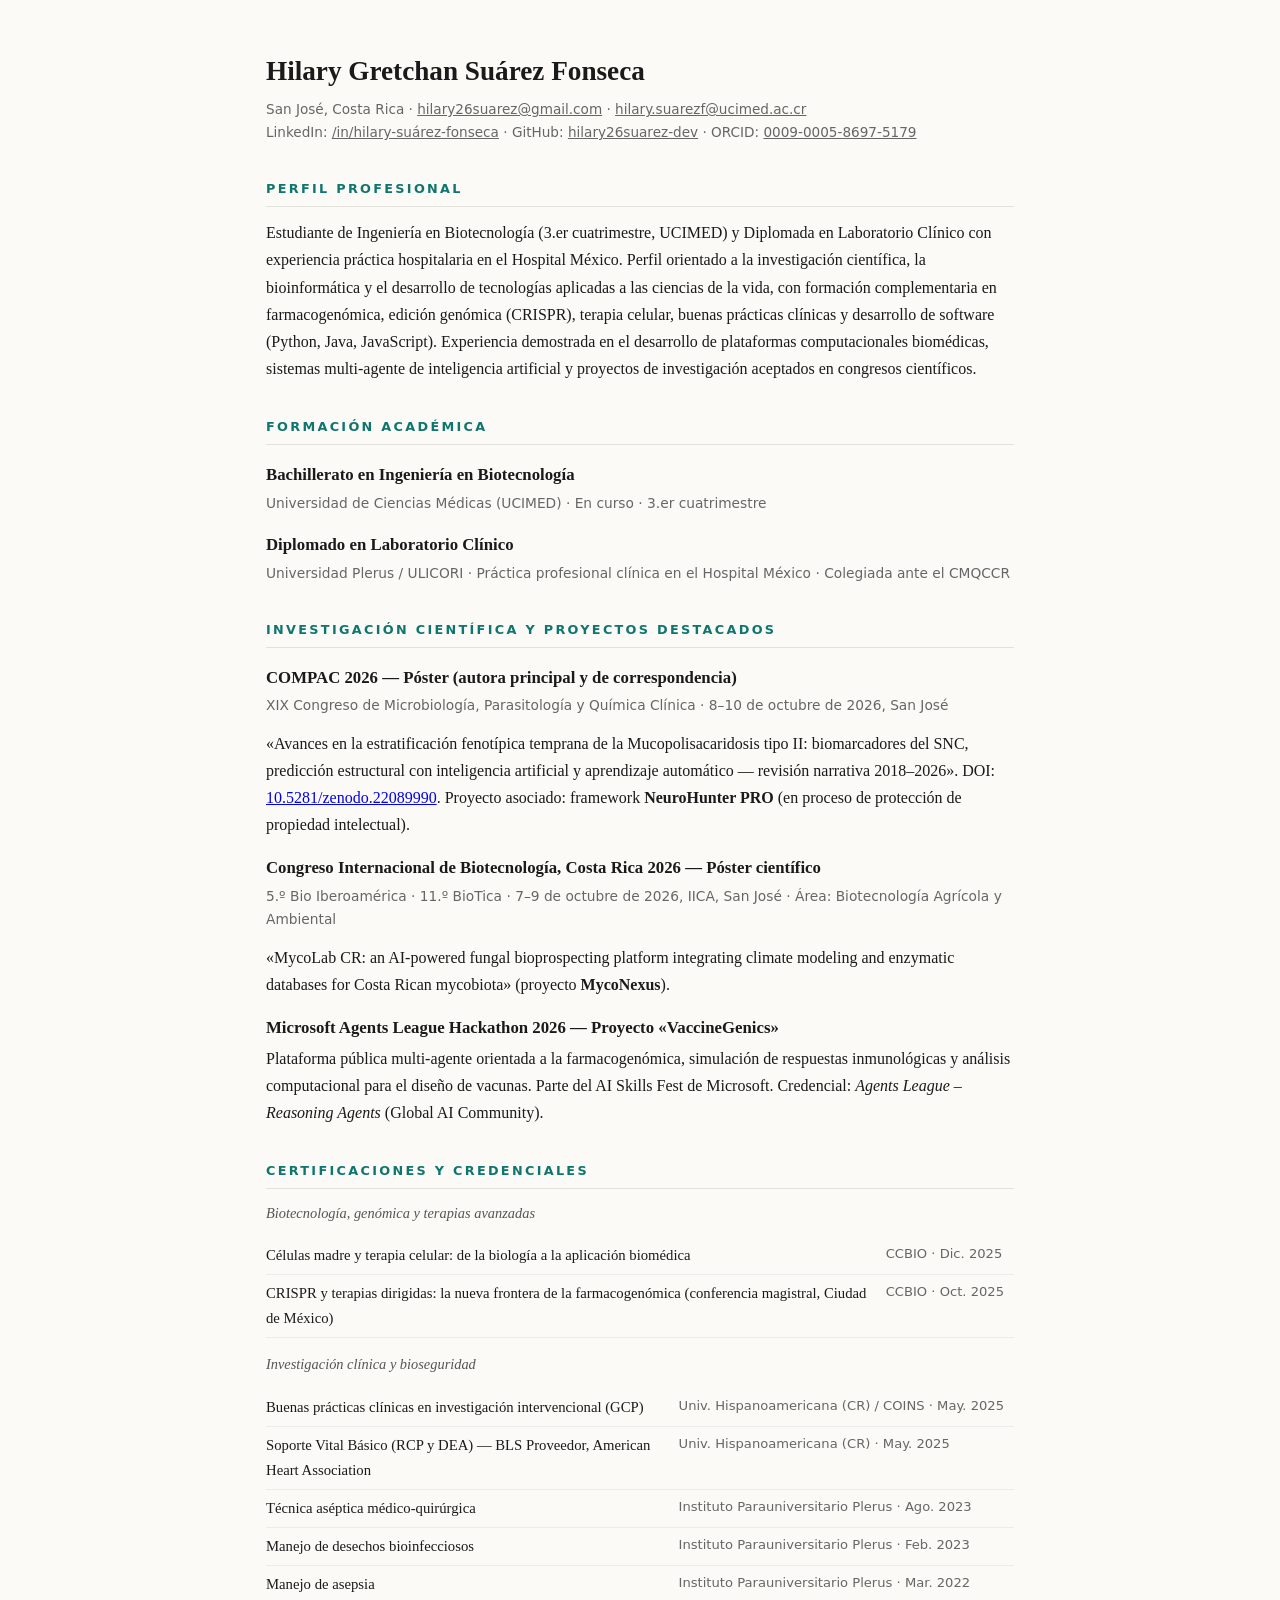
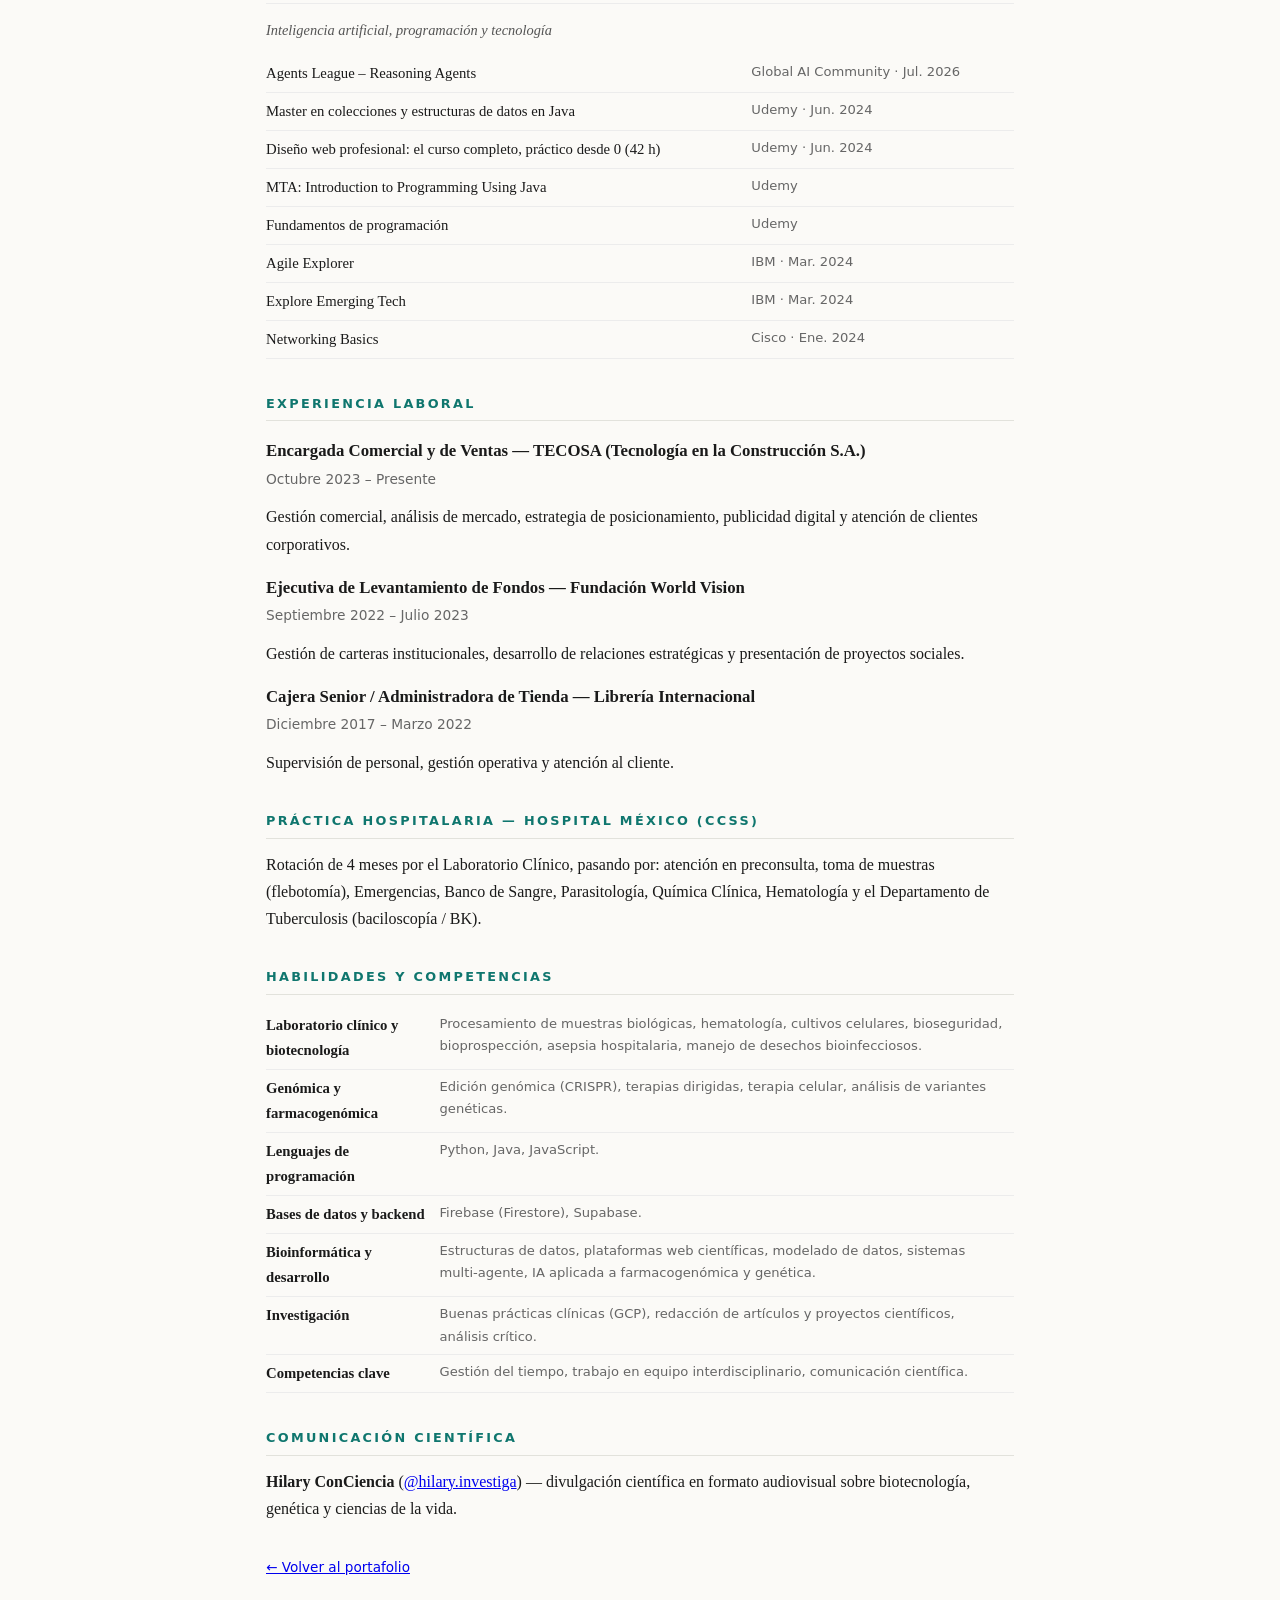
==== assets/docs/cv.html @ ba07de4b "Rediseño: paleta esmeralda, visores 3D y toques del nuevo mockup - Visor 3D de doble hélice de ADN (" ====
<!DOCTYPE html>
<html lang="es">
<head>
<meta charset="UTF-8" />
<meta name="viewport" content="width=device-width, initial-scale=1" />
<title>CV — Hilary Gretchan Suárez Fonseca</title>
<style>
  :root { color-scheme: light dark; }
  * { box-sizing: border-box; }
  body {
    font-family: Georgia, "Times New Roman", serif;
    max-width: 800px; margin: 0 auto; padding: 48px 26px 90px;
    line-height: 1.7; color: #1a1a1a; background: #fbfaf7;
  }
  @media (prefers-color-scheme: dark) { body { color: #e7ecea; background: #101613; } a { color: #6ae4d8; } .role { color: #9aa7b2; } h2 { border-bottom-color: #2a3330; } }
  header { margin-bottom: 6px; }
  h1 { font-size: 1.7rem; margin: 0 0 4px; }
  .contact { font-family: system-ui, sans-serif; font-size: .85rem; color: #666; }
  .contact a { color: inherit; }
  @media (prefers-color-scheme: dark){ .contact { color: #9aa7b2; } }
  h2 {
    font-family: system-ui, sans-serif;
    font-size: .8rem; letter-spacing: .18em; text-transform: uppercase;
    color: #0f766e; margin: 34px 0 12px; padding-bottom: 6px;
    border-bottom: 1px solid #e2e2dc;
  }
  h3 { font-size: 1.05rem; margin: 16px 0 2px; }
  .role { font-family: system-ui, sans-serif; font-size: .86rem; color: #666; }
  p { margin: 0 0 12px; }
  ul { margin: 6px 0 12px; padding-left: 20px; }
  li { margin-bottom: 5px; }
  table { width: 100%; border-collapse: collapse; font-size: .92rem; margin: 6px 0 14px; }
  td { padding: 6px 10px 6px 0; vertical-align: top; border-bottom: 1px solid #ececec; }
  @media (prefers-color-scheme: dark){ td { border-bottom-color: #262d2a; } }
  td:last-child { color: #666; white-space: nowrap; font-family: system-ui, sans-serif; font-size: .82rem; }
  @media (prefers-color-scheme: dark){ td:last-child { color: #9aa7b2; } }
  .aptitudes { font-style: italic; font-size: .9rem; color: #555; }
  @media (prefers-color-scheme: dark){ .aptitudes { color: #9aa7b2; } }
  .back { font-family: system-ui, sans-serif; font-size: .85rem; margin-top: 34px; }
  @media print { body { padding: 0; max-width: none; } h2 { color: #000; } a { color: inherit; text-decoration: none; } .back { display: none; } }
</style>
</head>
<body>
  <header>
    <h1>Hilary Gretchan Suárez Fonseca</h1>
    <p class="contact">
      San José, Costa Rica ·
      <a href="mailto:hilary26suarez@gmail.com">hilary26suarez@gmail.com</a> ·
      <a href="mailto:hilary.suarezf@ucimed.ac.cr">hilary.suarezf@ucimed.ac.cr</a><br />
      LinkedIn: <a href="https://www.linkedin.com/in/hilary-su%C3%A1rez-fonseca-6bb5761b6/">/in/hilary-suárez-fonseca</a> ·
      GitHub: <a href="https://github.com/hilary26suarez-dev">hilary26suarez-dev</a> ·
      ORCID: <a href="https://orcid.org/0009-0005-8697-5179">0009-0005-8697-5179</a>
    </p>
  </header>

  <h2>Perfil profesional</h2>
  <p>
    Estudiante de Ingeniería en Biotecnología (3.er cuatrimestre, UCIMED) y Diplomada en Laboratorio Clínico
    con experiencia práctica hospitalaria en el Hospital México. Perfil orientado a la investigación
    científica, la bioinformática y el desarrollo de tecnologías aplicadas a las ciencias de la vida, con
    formación complementaria en farmacogenómica, edición genómica (CRISPR), terapia celular, buenas prácticas
    clínicas y desarrollo de software (Python, Java, JavaScript). Experiencia demostrada en el desarrollo de
    plataformas computacionales biomédicas, sistemas multi-agente de inteligencia artificial y proyectos de
    investigación aceptados en congresos científicos.
  </p>

  <h2>Formación académica</h2>
  <h3>Bachillerato en Ingeniería en Biotecnología</h3>
  <p class="role">Universidad de Ciencias Médicas (UCIMED) · En curso · 3.er cuatrimestre</p>
  <h3>Diplomado en Laboratorio Clínico</h3>
  <p class="role">Universidad Plerus / ULICORI · Práctica profesional clínica en el Hospital México · Colegiada ante el CMQCCR</p>

  <h2>Investigación científica y proyectos destacados</h2>
  <h3>COMPAC 2026 — Póster (autora principal y de correspondencia)</h3>
  <p class="role">XIX Congreso de Microbiología, Parasitología y Química Clínica · 8–10 de octubre de 2026, San José</p>
  <p>«Avances en la estratificación fenotípica temprana de la Mucopolisacaridosis tipo II: biomarcadores del SNC,
    predicción estructural con inteligencia artificial y aprendizaje automático — revisión narrativa 2018–2026».
    DOI: <a href="https://doi.org/10.5281/zenodo.22089990">10.5281/zenodo.22089990</a>. Proyecto asociado: framework
    <strong>NeuroHunter PRO</strong> (en proceso de protección de propiedad intelectual).</p>

  <h3>Congreso Internacional de Biotecnología, Costa Rica 2026 — Póster científico</h3>
  <p class="role">5.º Bio Iberoamérica · 11.º BioTica · 7–9 de octubre de 2026, IICA, San José · Área: Biotecnología Agrícola y Ambiental</p>
  <p>«MycoLab CR: an AI-powered fungal bioprospecting platform integrating climate modeling and enzymatic databases
    for Costa Rican mycobiota» (proyecto <strong>MycoNexus</strong>).</p>

  <h3>Microsoft Agents League Hackathon 2026 — Proyecto «VaccineGenics»</h3>
  <p>Plataforma pública multi-agente orientada a la farmacogenómica, simulación de respuestas inmunológicas y
    análisis computacional para el diseño de vacunas. Parte del AI Skills Fest de Microsoft. Credencial:
    <em>Agents League – Reasoning Agents</em> (Global AI Community).</p>

  <h2>Certificaciones y credenciales</h2>

  <p class="aptitudes">Biotecnología, genómica y terapias avanzadas</p>
  <table>
    <tr><td>Células madre y terapia celular: de la biología a la aplicación biomédica</td><td>CCBIO · Dic. 2025</td></tr>
    <tr><td>CRISPR y terapias dirigidas: la nueva frontera de la farmacogenómica (conferencia magistral, Ciudad de México)</td><td>CCBIO · Oct. 2025</td></tr>
  </table>

  <p class="aptitudes">Investigación clínica y bioseguridad</p>
  <table>
    <tr><td>Buenas prácticas clínicas en investigación intervencional (GCP)</td><td>Univ. Hispanoamericana (CR) / COINS · May. 2025</td></tr>
    <tr><td>Soporte Vital Básico (RCP y DEA) — BLS Proveedor, American Heart Association</td><td>Univ. Hispanoamericana (CR) · May. 2025</td></tr>
    <tr><td>Técnica aséptica médico-quirúrgica</td><td>Instituto Parauniversitario Plerus · Ago. 2023</td></tr>
    <tr><td>Manejo de desechos bioinfecciosos</td><td>Instituto Parauniversitario Plerus · Feb. 2023</td></tr>
    <tr><td>Manejo de asepsia</td><td>Instituto Parauniversitario Plerus · Mar. 2022</td></tr>
  </table>

  <p class="aptitudes">Inteligencia artificial, programación y tecnología</p>
  <table>
    <tr><td>Agents League – Reasoning Agents</td><td>Global AI Community · Jul. 2026</td></tr>
    <tr><td>Master en colecciones y estructuras de datos en Java</td><td>Udemy · Jun. 2024</td></tr>
    <tr><td>Diseño web profesional: el curso completo, práctico desde 0 (42 h)</td><td>Udemy · Jun. 2024</td></tr>
    <tr><td>MTA: Introduction to Programming Using Java</td><td>Udemy</td></tr>
    <tr><td>Fundamentos de programación</td><td>Udemy</td></tr>
    <tr><td>Agile Explorer</td><td>IBM · Mar. 2024</td></tr>
    <tr><td>Explore Emerging Tech</td><td>IBM · Mar. 2024</td></tr>
    <tr><td>Networking Basics</td><td>Cisco · Ene. 2024</td></tr>
  </table>

  <h2>Experiencia laboral</h2>
  <h3>Encargada Comercial y de Ventas — TECOSA (Tecnología en la Construcción S.A.)</h3>
  <p class="role">Octubre 2023 – Presente</p>
  <p>Gestión comercial, análisis de mercado, estrategia de posicionamiento, publicidad digital y atención de clientes corporativos.</p>
  <h3>Ejecutiva de Levantamiento de Fondos — Fundación World Vision</h3>
  <p class="role">Septiembre 2022 – Julio 2023</p>
  <p>Gestión de carteras institucionales, desarrollo de relaciones estratégicas y presentación de proyectos sociales.</p>
  <h3>Cajera Senior / Administradora de Tienda — Librería Internacional</h3>
  <p class="role">Diciembre 2017 – Marzo 2022</p>
  <p>Supervisión de personal, gestión operativa y atención al cliente.</p>

  <h2>Práctica hospitalaria — Hospital México (CCSS)</h2>
  <p>Rotación de 4 meses por el Laboratorio Clínico, pasando por: atención en preconsulta, toma de muestras
    (flebotomía), Emergencias, Banco de Sangre, Parasitología, Química Clínica, Hematología y el
    Departamento de Tuberculosis (baciloscopía / BK).</p>

  <h2>Habilidades y competencias</h2>
  <table>
    <tr><td><strong>Laboratorio clínico y biotecnología</strong></td><td style="white-space:normal">Procesamiento de muestras biológicas, hematología, cultivos celulares, bioseguridad, bioprospección, asepsia hospitalaria, manejo de desechos bioinfecciosos.</td></tr>
    <tr><td><strong>Genómica y farmacogenómica</strong></td><td style="white-space:normal">Edición genómica (CRISPR), terapias dirigidas, terapia celular, análisis de variantes genéticas.</td></tr>
    <tr><td><strong>Lenguajes de programación</strong></td><td style="white-space:normal">Python, Java, JavaScript.</td></tr>
    <tr><td><strong>Bases de datos y backend</strong></td><td style="white-space:normal">Firebase (Firestore), Supabase.</td></tr>
    <tr><td><strong>Bioinformática y desarrollo</strong></td><td style="white-space:normal">Estructuras de datos, plataformas web científicas, modelado de datos, sistemas multi-agente, IA aplicada a farmacogenómica y genética.</td></tr>
    <tr><td><strong>Investigación</strong></td><td style="white-space:normal">Buenas prácticas clínicas (GCP), redacción de artículos y proyectos científicos, análisis crítico.</td></tr>
    <tr><td><strong>Competencias clave</strong></td><td style="white-space:normal">Gestión del tiempo, trabajo en equipo interdisciplinario, comunicación científica.</td></tr>
  </table>

  <h2>Comunicación científica</h2>
  <p><strong>Hilary ConCiencia</strong> (<a href="https://www.instagram.com/hilary.investiga/">@hilary.investiga</a>) —
    divulgación científica en formato audiovisual sobre biotecnología, genética y ciencias de la vida.</p>

  <p class="back"><a href="../../index.html">&larr; Volver al portafolio</a></p>
</body>
</html>
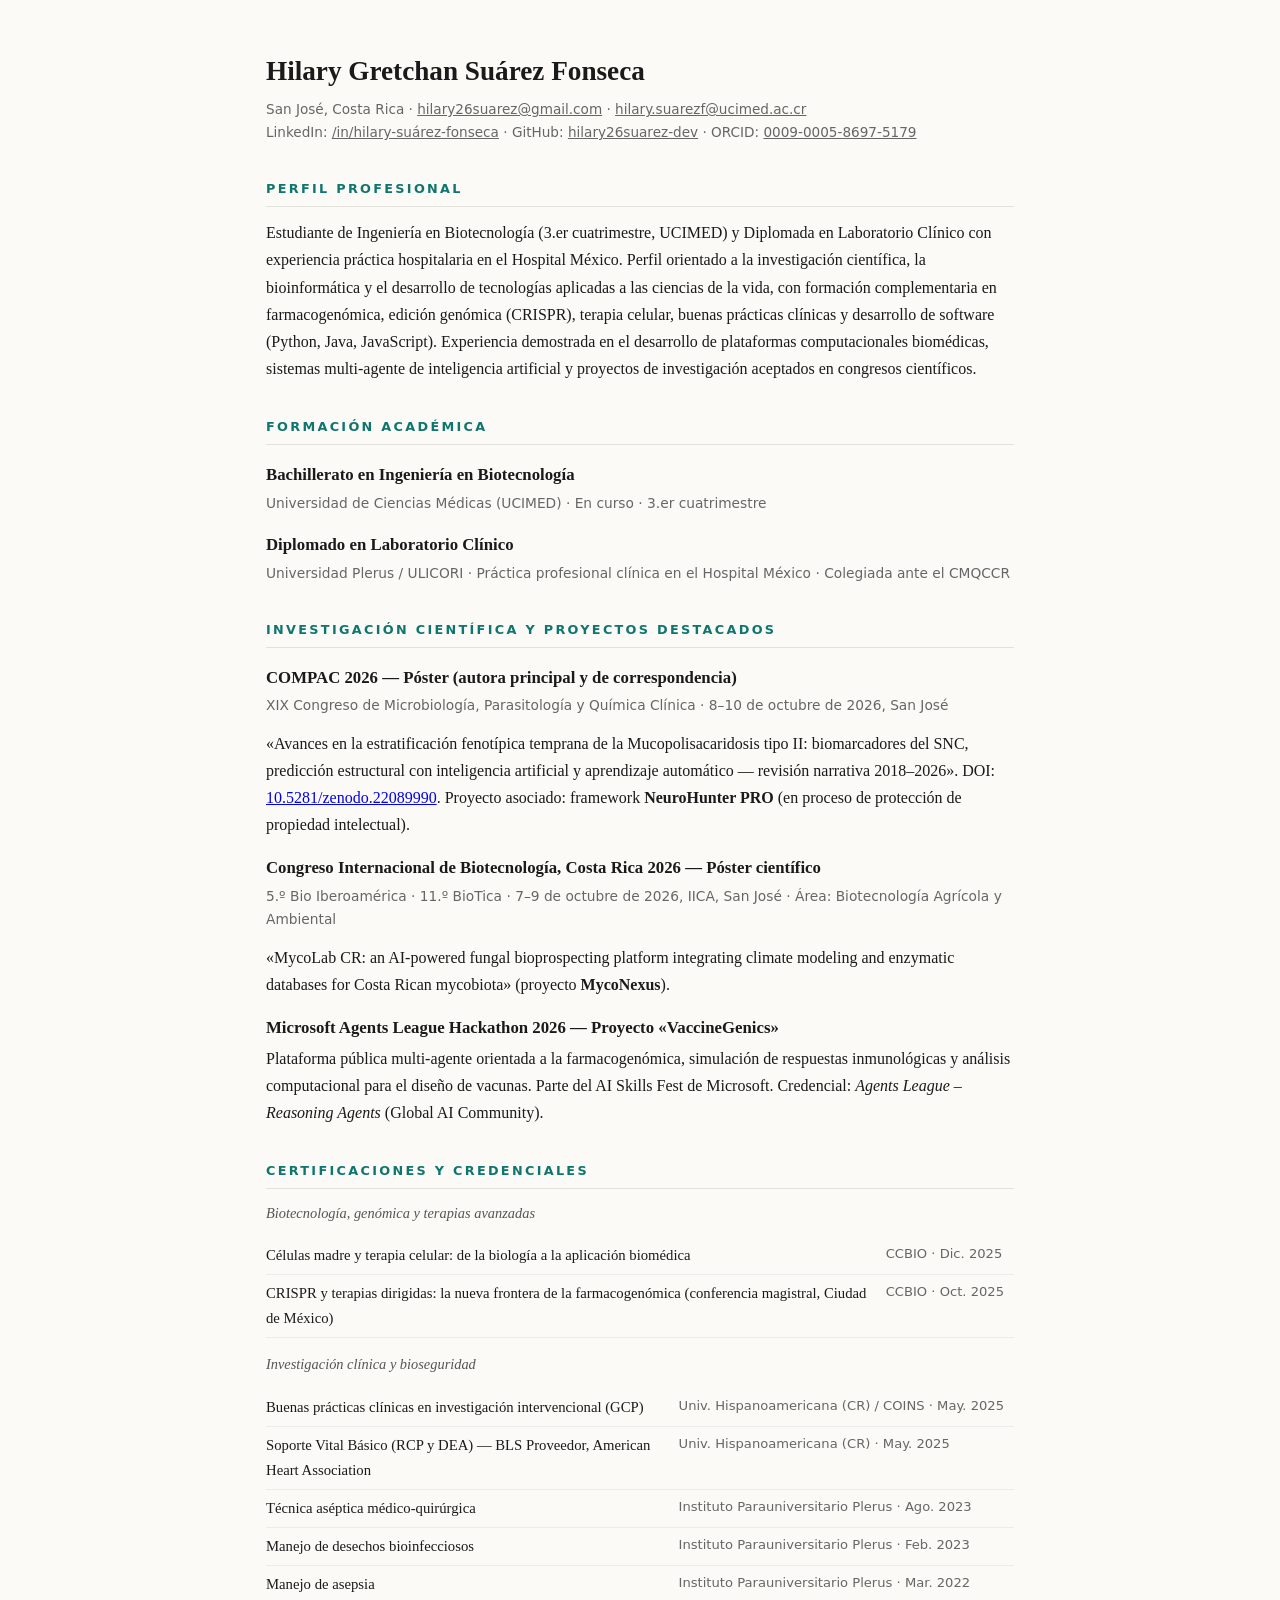
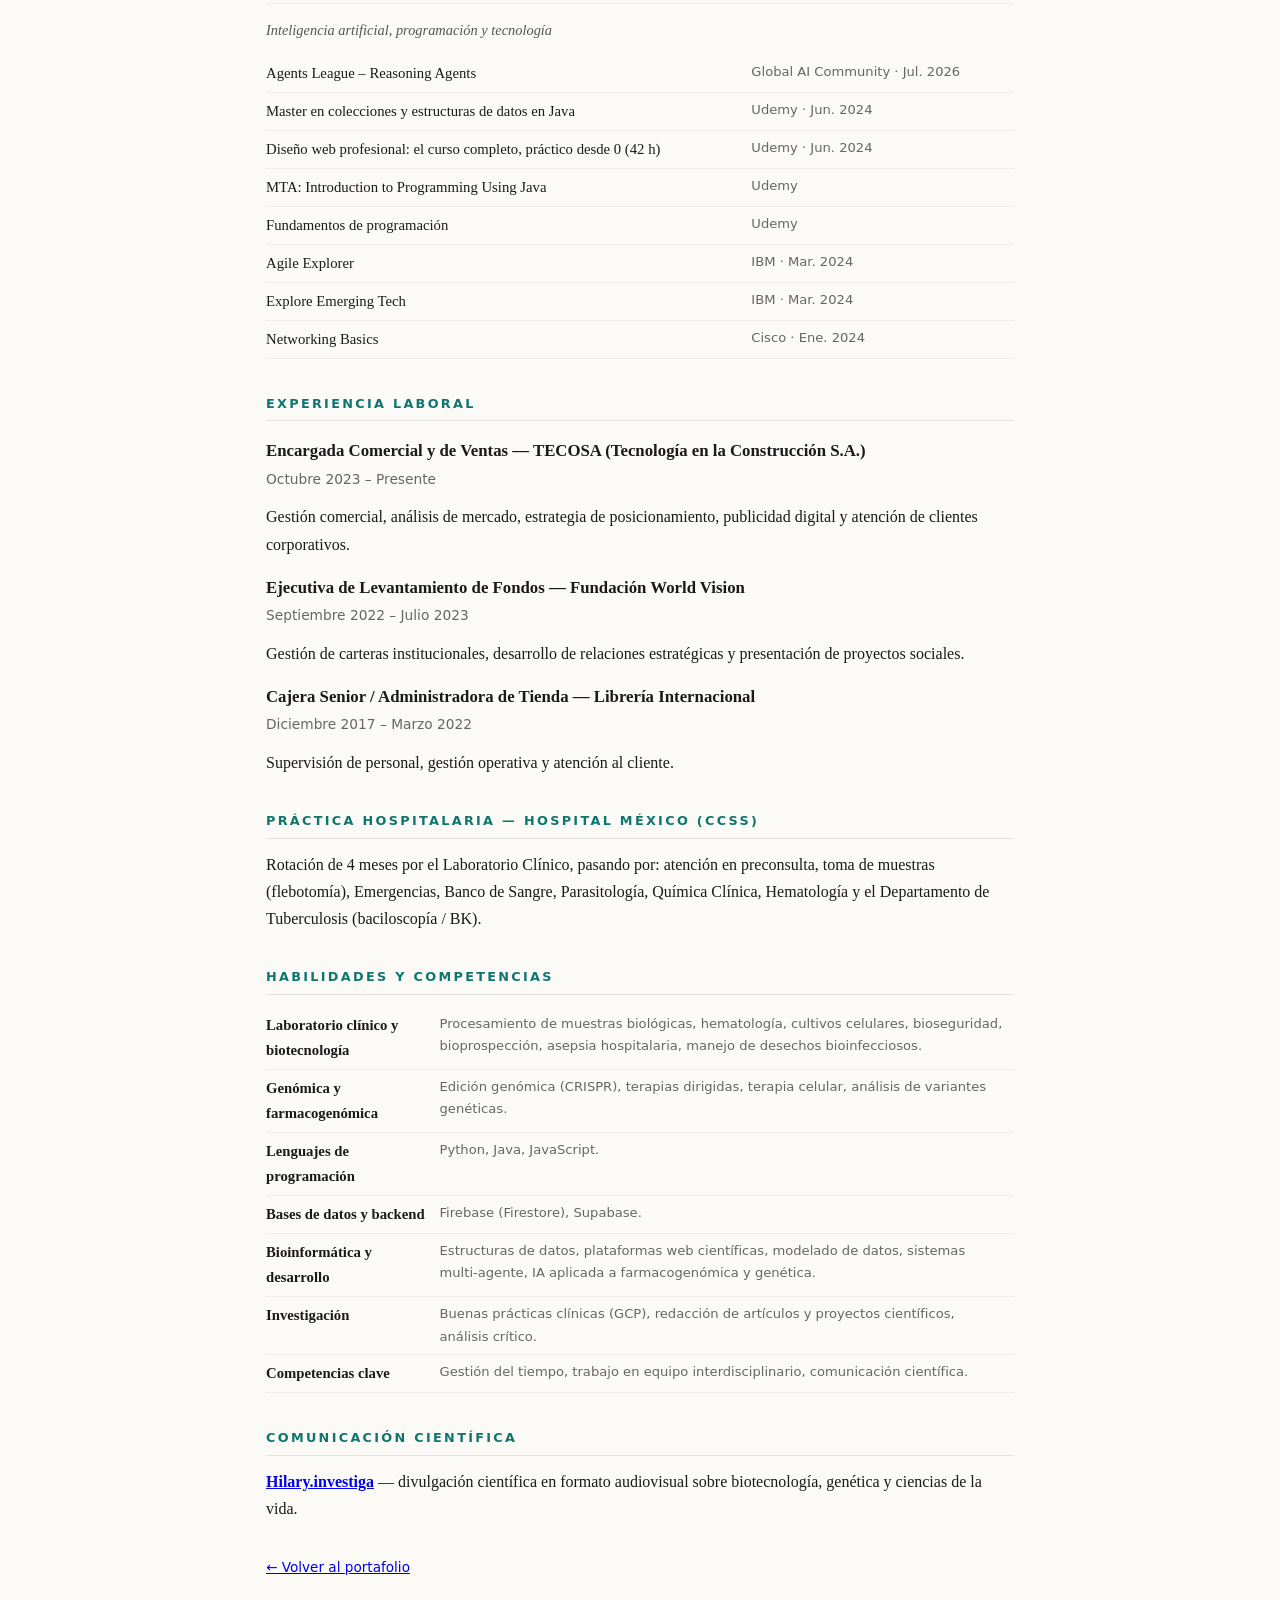
==== commit 96b95085: "Canal 13 en YouTube, Hilary.investiga, WhatsApp y expediciones en MycoNexus - Entrevista de Canal 13" ====
--- a/assets/docs/cv.html
+++ b/assets/docs/cv.html
@@ -145,7 +145,7 @@
   </table>
 
   <h2>Comunicación científica</h2>
-  <p><strong>Hilary ConCiencia</strong> (<a href="https://www.instagram.com/hilary.investiga/">@hilary.investiga</a>) —
+  <p><strong><a href="https://www.instagram.com/hilary.investiga/">Hilary.investiga</a></strong> —
     divulgación científica en formato audiovisual sobre biotecnología, genética y ciencias de la vida.</p>
 
   <p class="back"><a href="../../index.html">&larr; Volver al portafolio</a></p>
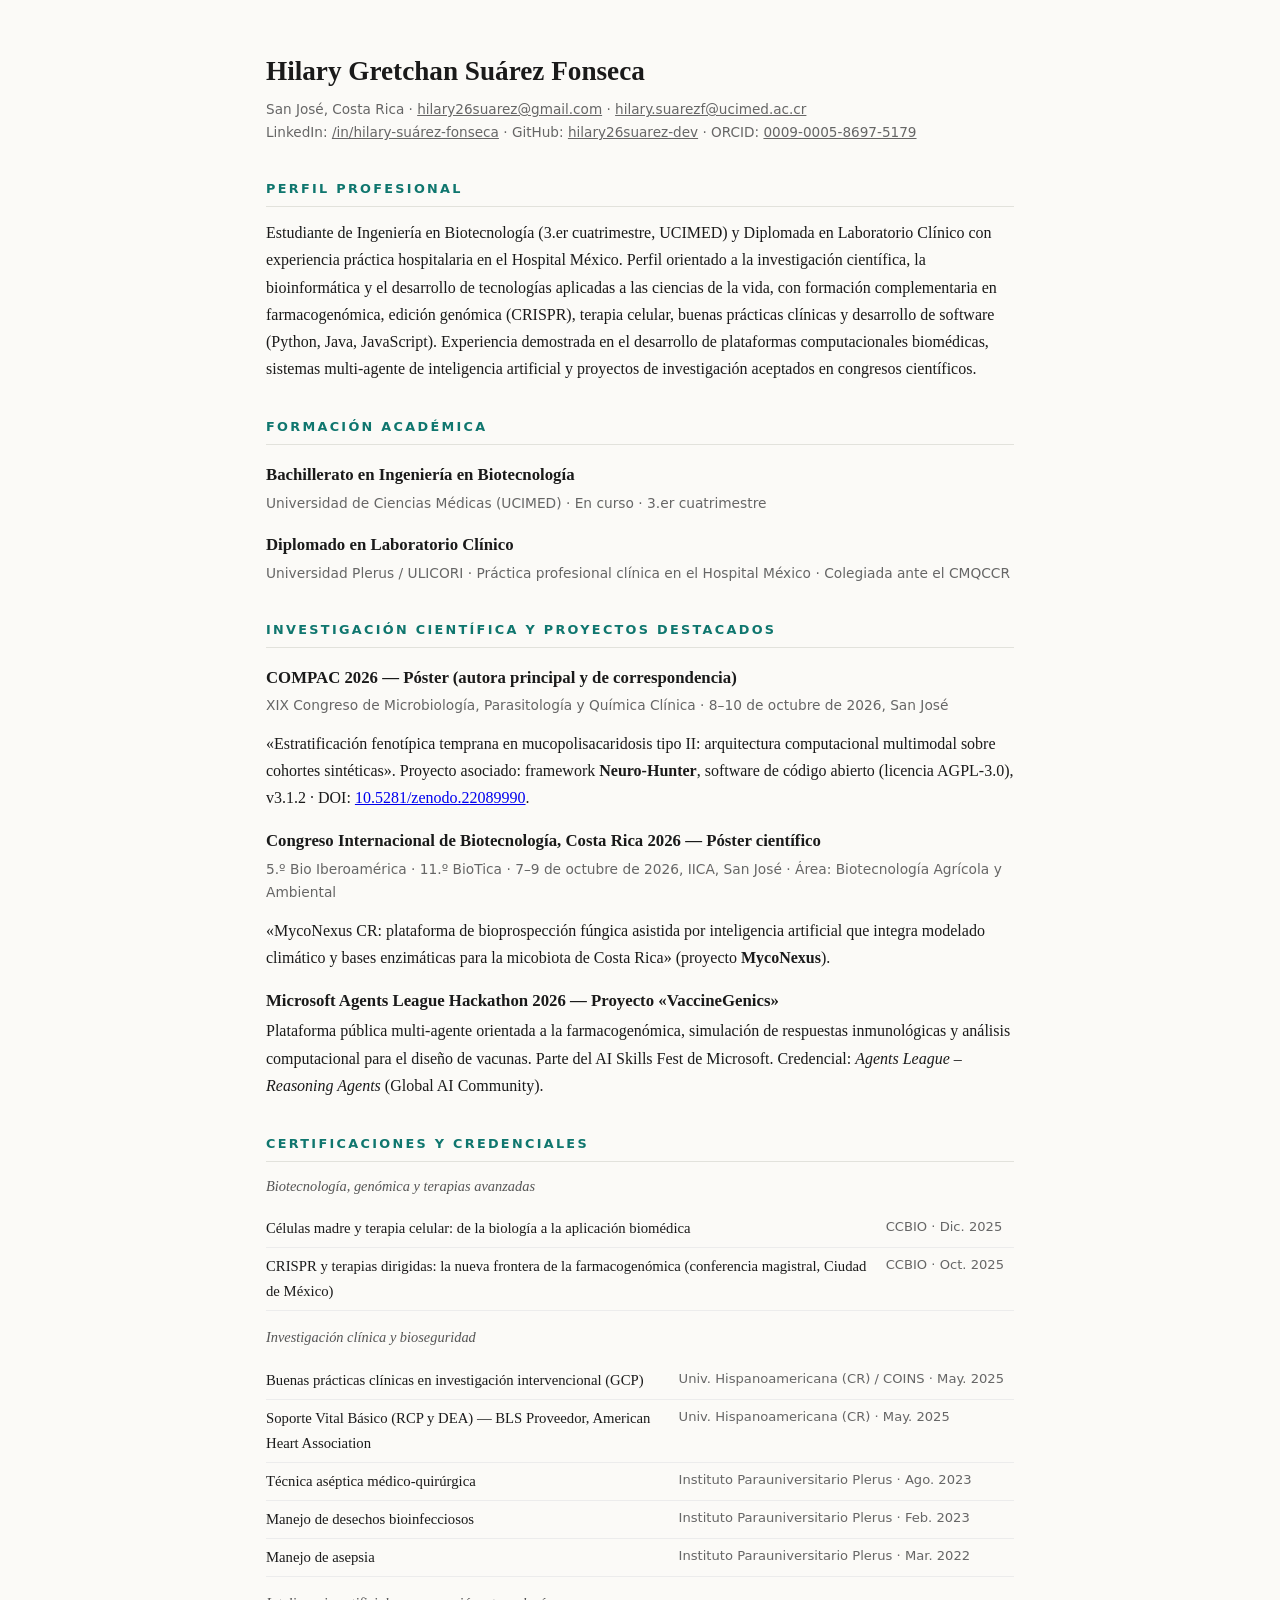
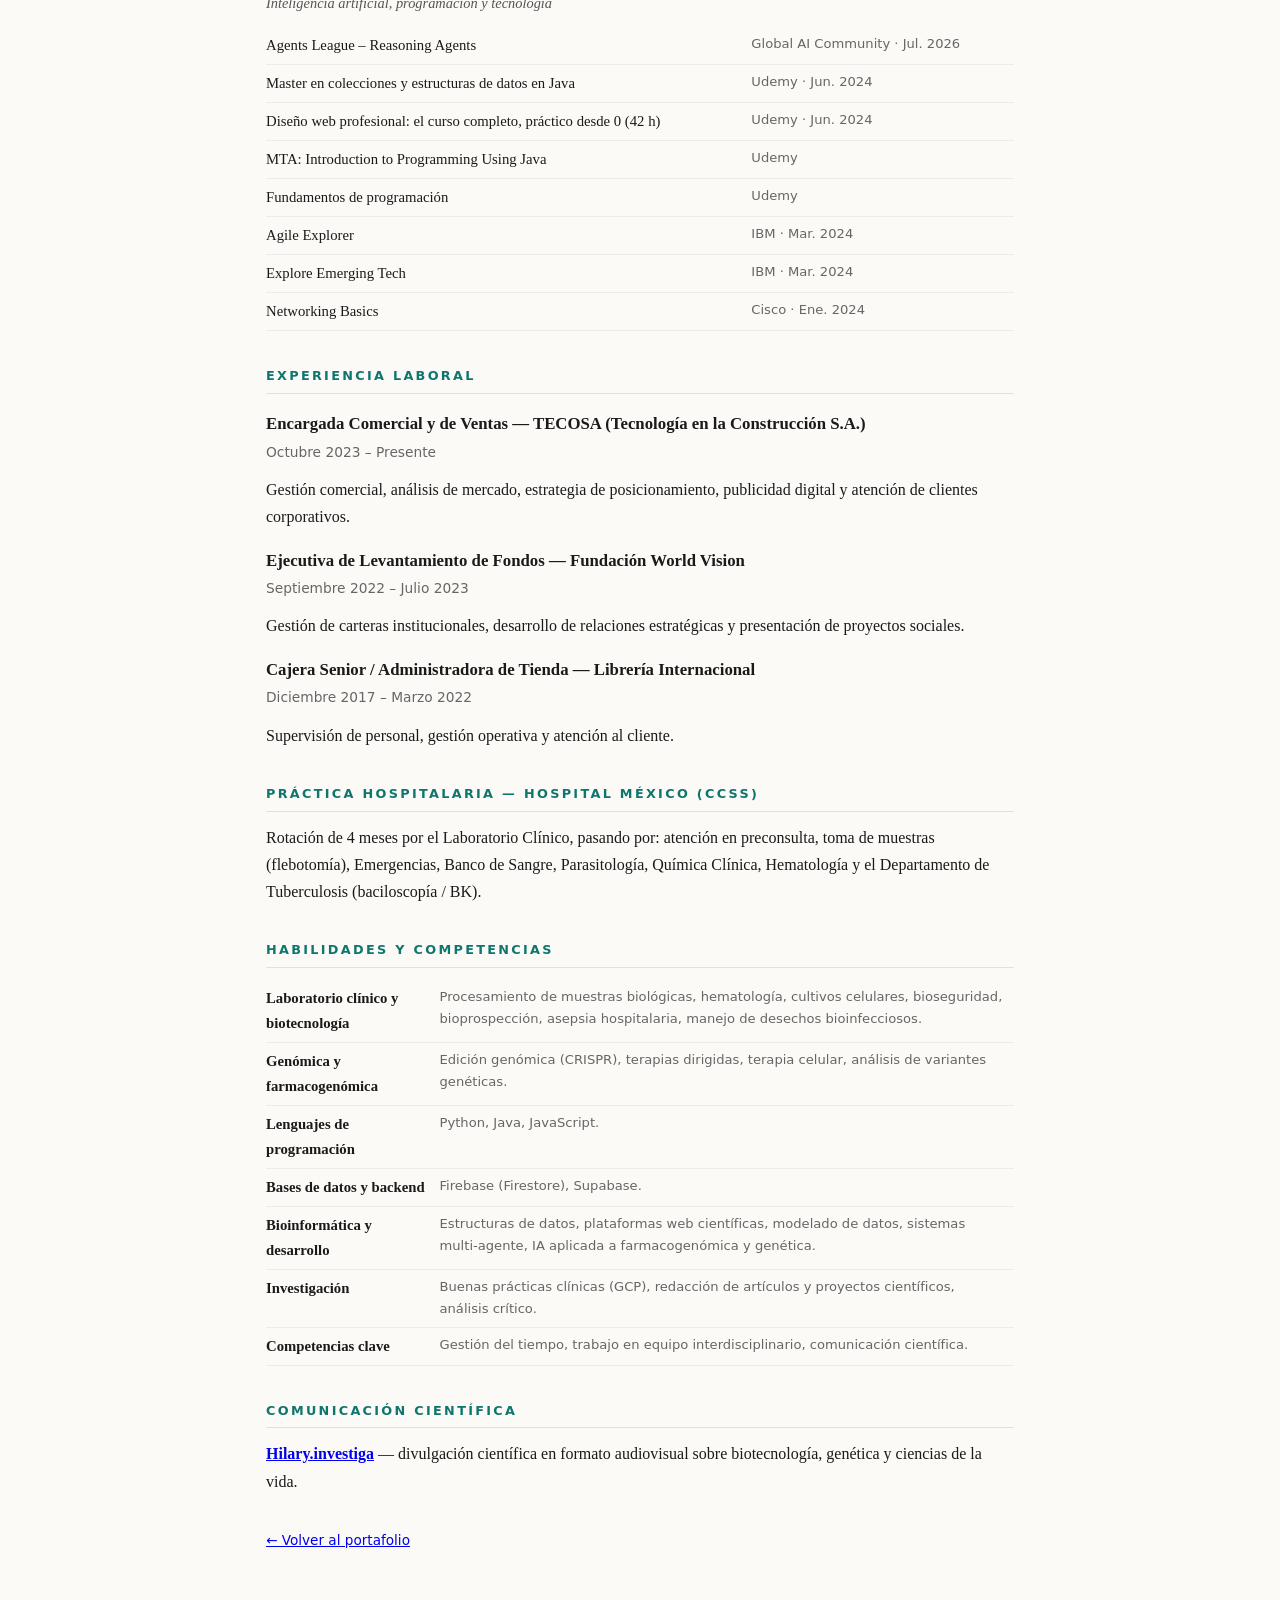
==== commit 4a327f9a: "Neuro-Hunter v3.2, MycoNexus por WhatsApp y fotos de congresos - Neuro-Hunter v3.2: nuevo título, re" ====
--- a/assets/docs/cv.html
+++ b/assets/docs/cv.html
@@ -73,15 +73,15 @@
   <h2>Investigación científica y proyectos destacados</h2>
   <h3>COMPAC 2026 — Póster (autora principal y de correspondencia)</h3>
   <p class="role">XIX Congreso de Microbiología, Parasitología y Química Clínica · 8–10 de octubre de 2026, San José</p>
-  <p>«Avances en la estratificación fenotípica temprana de la Mucopolisacaridosis tipo II: biomarcadores del SNC,
-    predicción estructural con inteligencia artificial y aprendizaje automático — revisión narrativa 2018–2026».
-    DOI: <a href="https://doi.org/10.5281/zenodo.22089990">10.5281/zenodo.22089990</a>. Proyecto asociado: framework
-    <strong>NeuroHunter PRO</strong> (en proceso de protección de propiedad intelectual).</p>
+  <p>«Estratificación fenotípica temprana en mucopolisacaridosis tipo II: arquitectura computacional multimodal
+    sobre cohortes sintéticas».
+    Proyecto asociado: framework <strong>Neuro-Hunter</strong>, software de código abierto (licencia AGPL-3.0),
+    v3.1.2 · DOI: <a href="https://doi.org/10.5281/zenodo.22089990">10.5281/zenodo.22089990</a>.</p>
 
   <h3>Congreso Internacional de Biotecnología, Costa Rica 2026 — Póster científico</h3>
   <p class="role">5.º Bio Iberoamérica · 11.º BioTica · 7–9 de octubre de 2026, IICA, San José · Área: Biotecnología Agrícola y Ambiental</p>
-  <p>«MycoLab CR: an AI-powered fungal bioprospecting platform integrating climate modeling and enzymatic databases
-    for Costa Rican mycobiota» (proyecto <strong>MycoNexus</strong>).</p>
+  <p>«MycoNexus CR: plataforma de bioprospección fúngica asistida por inteligencia artificial que integra modelado
+    climático y bases enzimáticas para la micobiota de Costa Rica» (proyecto <strong>MycoNexus</strong>).</p>
 
   <h3>Microsoft Agents League Hackathon 2026 — Proyecto «VaccineGenics»</h3>
   <p>Plataforma pública multi-agente orientada a la farmacogenómica, simulación de respuestas inmunológicas y
